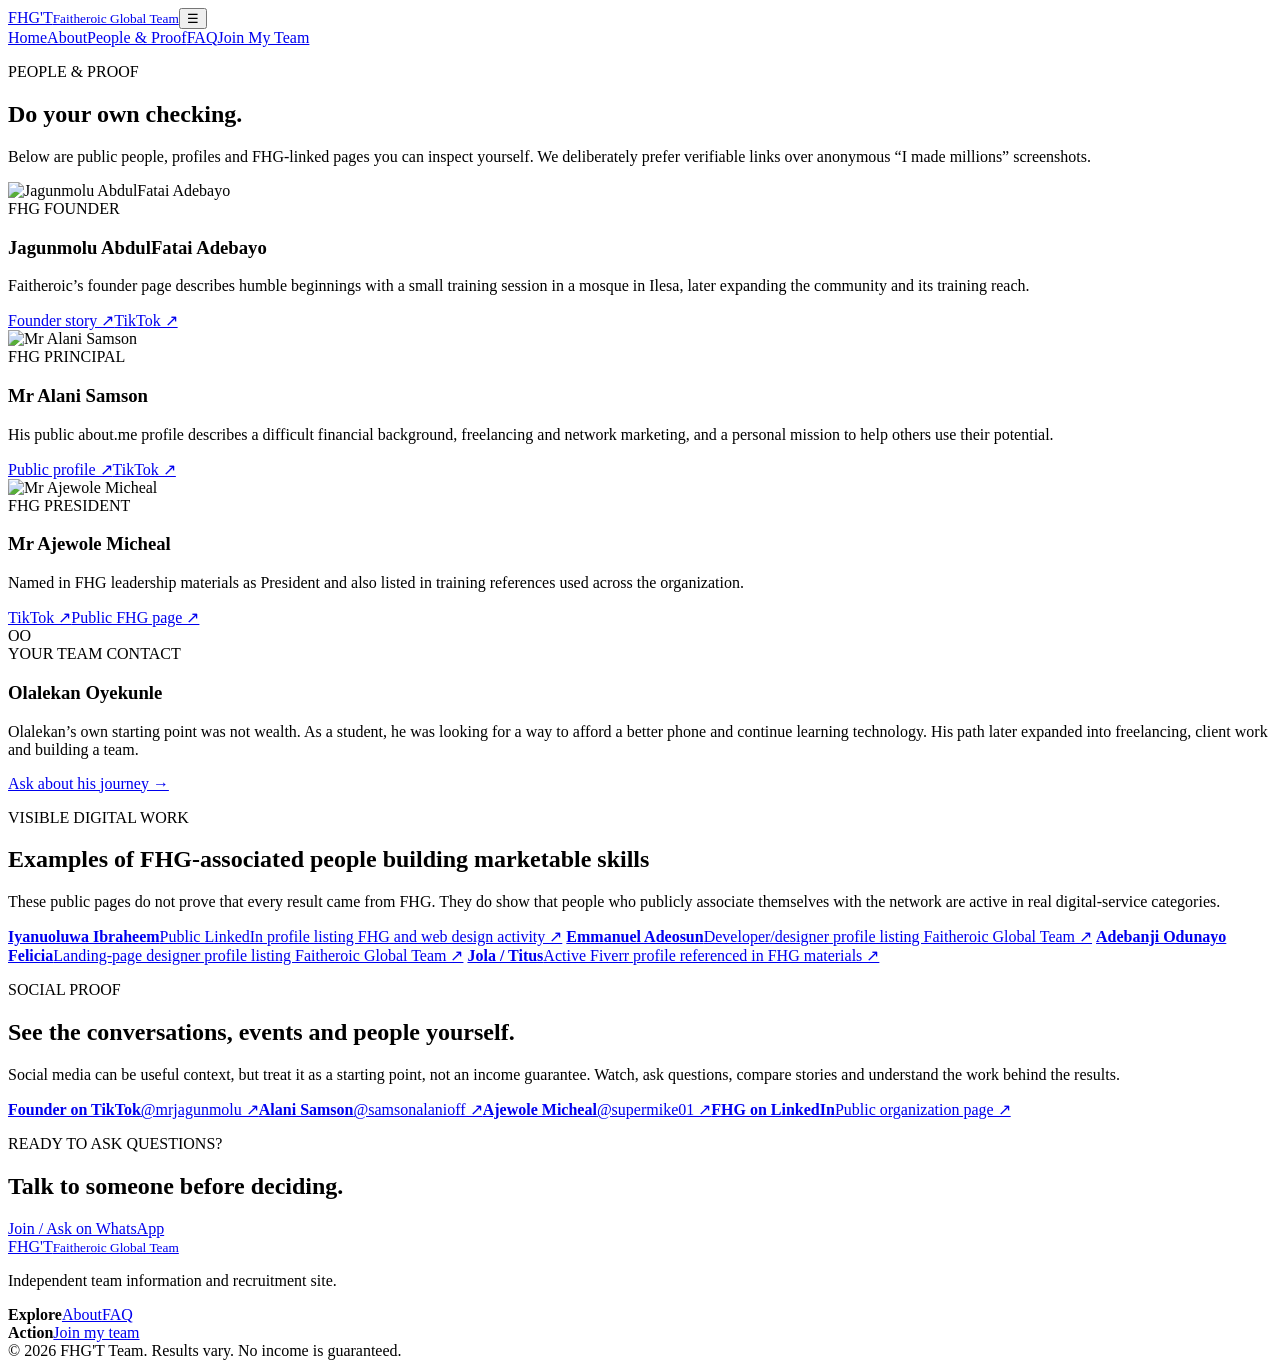
==== stories.html @ e8eee67e "Build FHG'T recruitment website" ====
<!doctype html><html lang="en"><head><meta charset="utf-8"><meta name="viewport" content="width=device-width,initial-scale=1"><title>People & Proof | FHG'T</title><meta name="description" content="Public FHG leaders, profiles and proof you can independently inspect."><link rel="preconnect" href="https://fonts.googleapis.com"><link rel="preconnect" href="https://fonts.gstatic.com" crossorigin><link href="https://fonts.googleapis.com/css2?family=DM+Sans:wght@400;500;600;700&family=Manrope:wght@600;700;800&display=swap" rel="stylesheet"><link rel="stylesheet" href="styles.css"></head><body>
<header class="nav-wrap"><nav class="nav container"><a class="brand" href="index.html"><span>FHG'T</span><small>Faitheroic Global Team</small></a><button class="menu-btn">☰</button><div class="nav-links"><a href="index.html">Home</a><a href="about.html">About</a><a class="active" href="stories.html">People & Proof</a><a href="faq.html">FAQ</a><a class="btn btn-sm" href="index.html#join">Join My Team</a></div></nav></header>
<main>
<section class="page-hero"><div class="container narrow"><p class="eyebrow">PEOPLE & PROOF</p><h1>Do your own checking.</h1><p>Below are public people, profiles and FHG-linked pages you can inspect yourself. We deliberately prefer verifiable links over anonymous “I made millions” screenshots.</p></div></section>
<section class="section"><div class="container"><div class="leaders leaders-full">
<article class="person"><img src="https://faitheroic.com/wp-content/uploads/2025/01/photo_2025-01-07_15-19-46.jpg" alt="Jagunmolu AbdulFatai Adebayo"><div><span>FHG FOUNDER</span><h3>Jagunmolu AbdulFatai Adebayo</h3><p>Faitheroic’s founder page describes humble beginnings with a small training session in a mosque in Ilesa, later expanding the community and its training reach.</p><div class="link-row"><a href="https://faitheroic.com/about-the-founder/" target="_blank" rel="noopener">Founder story ↗</a><a href="https://www.tiktok.com/@mrjagunmolu" target="_blank" rel="noopener">TikTok ↗</a></div></div></article>
<article class="person"><img src="https://raw.githubusercontent.com/fhgakungba/fhgakungba.github.io/main/images/alani.png" alt="Mr Alani Samson"><div><span>FHG PRINCIPAL</span><h3>Mr Alani Samson</h3><p>His public about.me profile describes a difficult financial background, freelancing and network marketing, and a personal mission to help others use their potential.</p><div class="link-row"><a href="https://about.me/alani_samsonadekunle" target="_blank" rel="noopener">Public profile ↗</a><a href="https://www.tiktok.com/@samsonalanioff" target="_blank" rel="noopener">TikTok ↗</a></div></div></article>
<article class="person"><img src="https://raw.githubusercontent.com/fhgakungba/fhgakungba.github.io/main/images/ajewole.png" alt="Mr Ajewole Micheal"><div><span>FHG PRESIDENT</span><h3>Mr Ajewole Micheal</h3><p>Named in FHG leadership materials as President and also listed in training references used across the organization.</p><div class="link-row"><a href="https://www.tiktok.com/@supermike01" target="_blank" rel="noopener">TikTok ↗</a><a href="https://www.fhgakungba.com/" target="_blank" rel="noopener">Public FHG page ↗</a></div></div></article>
<article class="person initials"><div class="initial-avatar">OO</div><div><span>YOUR TEAM CONTACT</span><h3>Olalekan Oyekunle</h3><p>Olalekan’s own starting point was not wealth. As a student, he was looking for a way to afford a better phone and continue learning technology. His path later expanded into freelancing, client work and building a team.</p><a href="index.html#join">Ask about his journey →</a></div></article>
</div></div></section>
<section class="section soft"><div class="container"><div class="section-head"><p class="eyebrow">VISIBLE DIGITAL WORK</p><h2>Examples of FHG-associated people building marketable skills</h2><p>These public pages do not prove that every result came from FHG. They do show that people who publicly associate themselves with the network are active in real digital-service categories.</p></div><div class="proof-grid light-links">
<a href="https://ng.linkedin.com/in/iyanuoluwa-ibraheem-a83483321" target="_blank" rel="noopener"><strong>Iyanuoluwa Ibraheem</strong><span>Public LinkedIn profile listing FHG and web design activity ↗</span></a>
<a href="https://about.me/emmanueladeosun" target="_blank" rel="noopener"><strong>Emmanuel Adeosun</strong><span>Developer/designer profile listing Faitheroic Global Team ↗</span></a>
<a href="https://www.behance.net/adebanjodunayo" target="_blank" rel="noopener"><strong>Adebanji Odunayo Felicia</strong><span>Landing-page designer profile listing Faitheroic Global Team ↗</span></a>
<a href="https://www.fiverr.com/jola_titus" target="_blank" rel="noopener"><strong>Jola / Titus</strong><span>Active Fiverr profile referenced in FHG materials ↗</span></a>
</div></div></section>
<section class="section dark"><div class="container"><div class="section-head light"><p class="eyebrow">SOCIAL PROOF</p><h2>See the conversations, events and people yourself.</h2><p>Social media can be useful context, but treat it as a starting point, not an income guarantee. Watch, ask questions, compare stories and understand the work behind the results.</p></div><div class="social-grid"><a href="https://www.tiktok.com/@mrjagunmolu" target="_blank" rel="noopener"><b>Founder on TikTok</b><span>@mrjagunmolu ↗</span></a><a href="https://www.tiktok.com/@samsonalanioff" target="_blank" rel="noopener"><b>Alani Samson</b><span>@samsonalanioff ↗</span></a><a href="https://www.tiktok.com/@supermike01" target="_blank" rel="noopener"><b>Ajewole Micheal</b><span>@supermike01 ↗</span></a><a href="https://www.linkedin.com/company/fhgofficial" target="_blank" rel="noopener"><b>FHG on LinkedIn</b><span>Public organization page ↗</span></a></div></div></section>
<section class="section"><div class="container cta-band"><div><p class="eyebrow">READY TO ASK QUESTIONS?</p><h2>Talk to someone before deciding.</h2></div><a class="btn" href="index.html#join">Join / Ask on WhatsApp</a></div></section>
</main>
<footer><div class="container footer-grid"><div><a class="brand footer-brand" href="index.html"><span>FHG'T</span><small>Faitheroic Global Team</small></a><p>Independent team information and recruitment site.</p></div><div><strong>Explore</strong><a href="about.html">About</a><a href="faq.html">FAQ</a></div><div><strong>Action</strong><a href="index.html#join">Join my team</a></div></div><div class="container footer-bottom">© 2026 FHG'T Team. Results vary. No income is guaranteed.</div></footer><script src="app.js"></script></body></html>
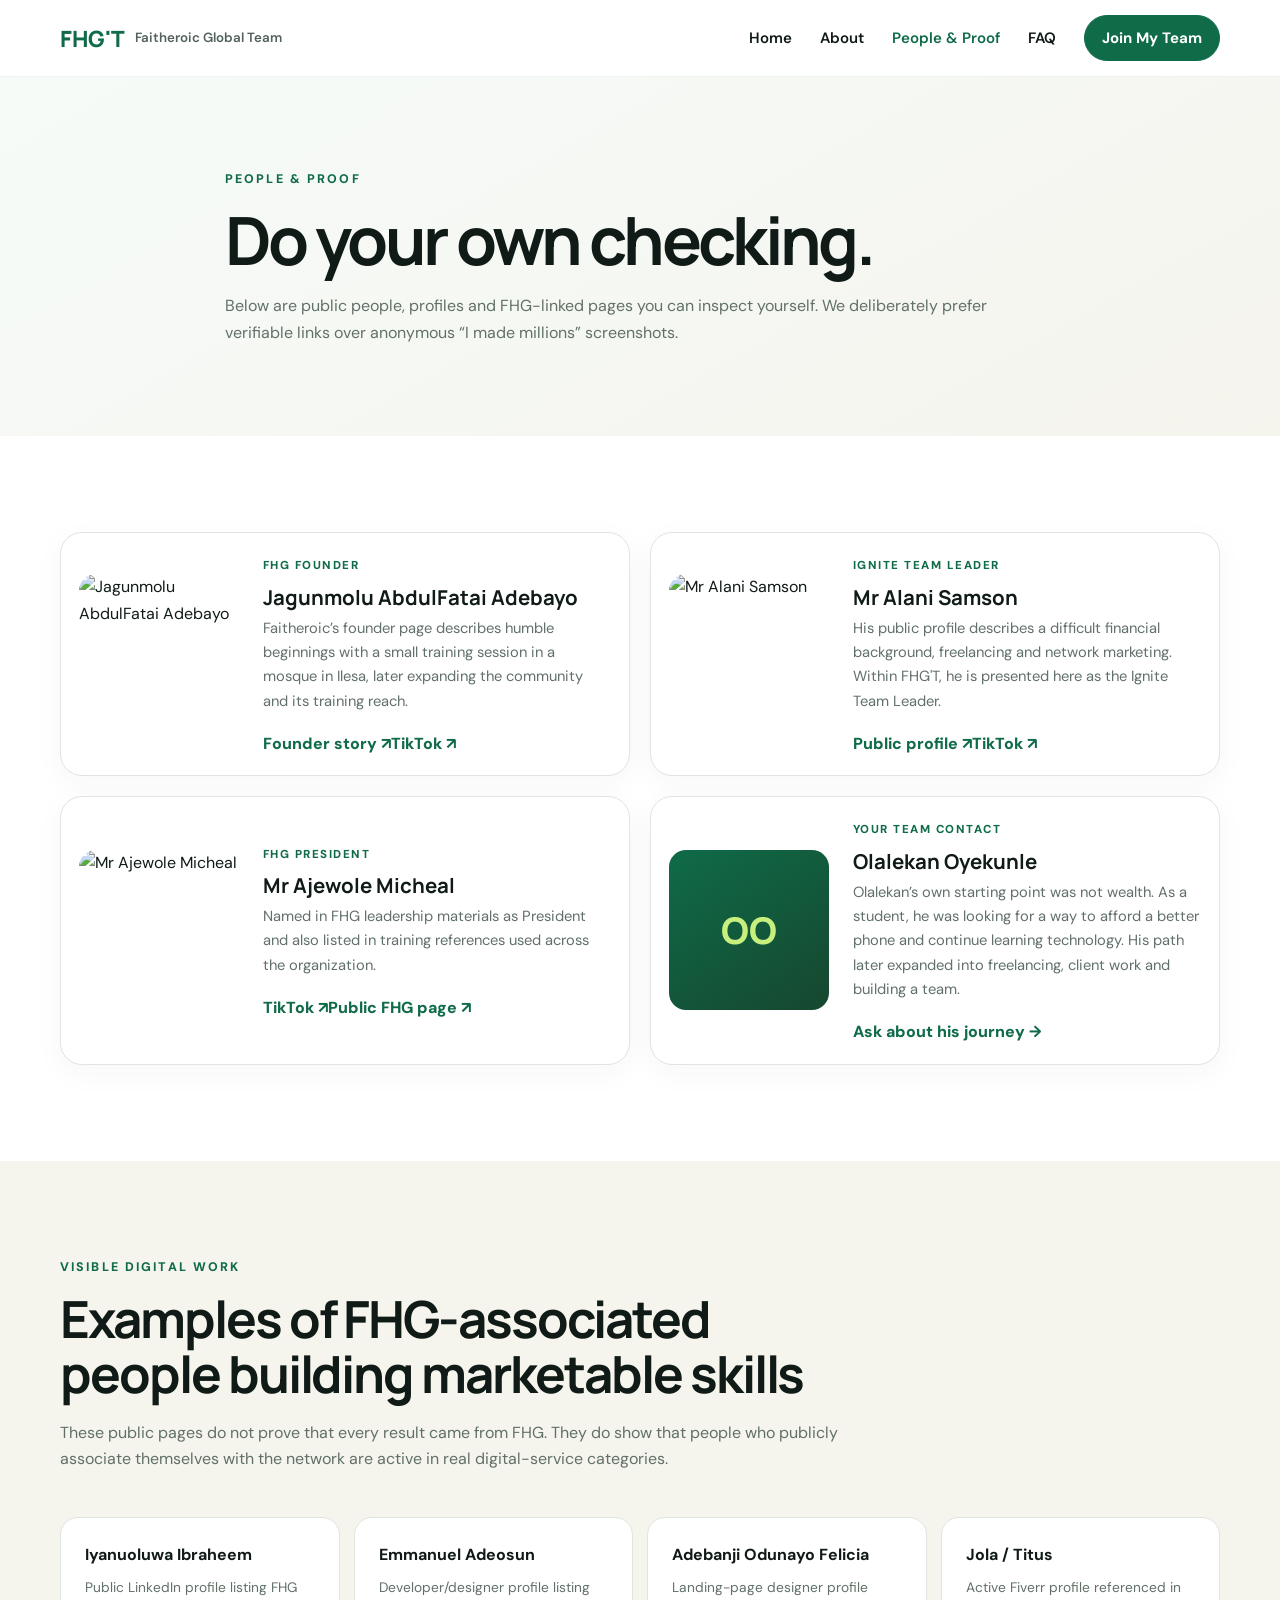
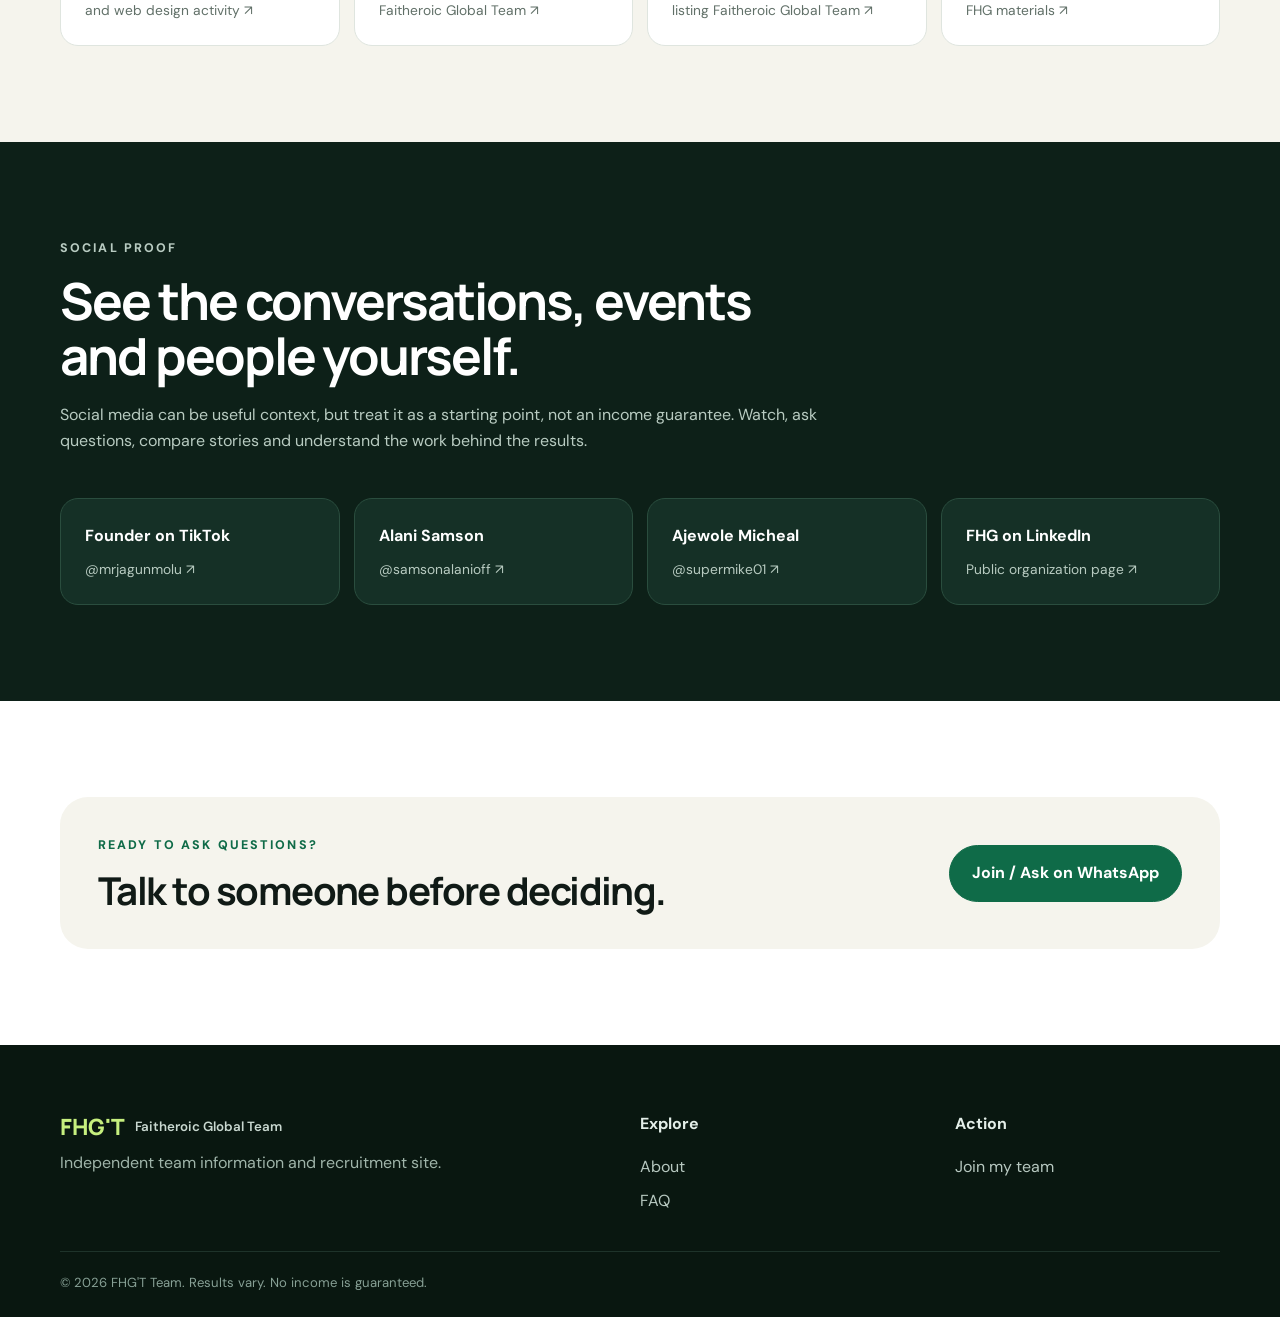
==== commit 1de9b615: "Use Ignite Team Leader title for Mr Alani Samson" ====
--- a/stories.html
+++ b/stories.html
@@ -4,7 +4,7 @@
 <section class="page-hero"><div class="container narrow"><p class="eyebrow">PEOPLE & PROOF</p><h1>Do your own checking.</h1><p>Below are public people, profiles and FHG-linked pages you can inspect yourself. We deliberately prefer verifiable links over anonymous “I made millions” screenshots.</p></div></section>
 <section class="section"><div class="container"><div class="leaders leaders-full">
 <article class="person"><img src="https://faitheroic.com/wp-content/uploads/2025/01/photo_2025-01-07_15-19-46.jpg" alt="Jagunmolu AbdulFatai Adebayo"><div><span>FHG FOUNDER</span><h3>Jagunmolu AbdulFatai Adebayo</h3><p>Faitheroic’s founder page describes humble beginnings with a small training session in a mosque in Ilesa, later expanding the community and its training reach.</p><div class="link-row"><a href="https://faitheroic.com/about-the-founder/" target="_blank" rel="noopener">Founder story ↗</a><a href="https://www.tiktok.com/@mrjagunmolu" target="_blank" rel="noopener">TikTok ↗</a></div></div></article>
-<article class="person"><img src="https://raw.githubusercontent.com/fhgakungba/fhgakungba.github.io/main/images/alani.png" alt="Mr Alani Samson"><div><span>FHG PRINCIPAL</span><h3>Mr Alani Samson</h3><p>His public about.me profile describes a difficult financial background, freelancing and network marketing, and a personal mission to help others use their potential.</p><div class="link-row"><a href="https://about.me/alani_samsonadekunle" target="_blank" rel="noopener">Public profile ↗</a><a href="https://www.tiktok.com/@samsonalanioff" target="_blank" rel="noopener">TikTok ↗</a></div></div></article>
+<article class="person"><img src="https://raw.githubusercontent.com/fhgakungba/fhgakungba.github.io/main/images/alani.png" alt="Mr Alani Samson"><div><span>IGNITE TEAM LEADER</span><h3>Mr Alani Samson</h3><p>His public profile describes a difficult financial background, freelancing and network marketing. Within FHG'T, he is presented here as the Ignite Team Leader.</p><div class="link-row"><a href="https://about.me/alani_samsonadekunle" target="_blank" rel="noopener">Public profile ↗</a><a href="https://www.tiktok.com/@samsonalanioff" target="_blank" rel="noopener">TikTok ↗</a></div></div></article>
 <article class="person"><img src="https://raw.githubusercontent.com/fhgakungba/fhgakungba.github.io/main/images/ajewole.png" alt="Mr Ajewole Micheal"><div><span>FHG PRESIDENT</span><h3>Mr Ajewole Micheal</h3><p>Named in FHG leadership materials as President and also listed in training references used across the organization.</p><div class="link-row"><a href="https://www.tiktok.com/@supermike01" target="_blank" rel="noopener">TikTok ↗</a><a href="https://www.fhgakungba.com/" target="_blank" rel="noopener">Public FHG page ↗</a></div></div></article>
 <article class="person initials"><div class="initial-avatar">OO</div><div><span>YOUR TEAM CONTACT</span><h3>Olalekan Oyekunle</h3><p>Olalekan’s own starting point was not wealth. As a student, he was looking for a way to afford a better phone and continue learning technology. His path later expanded into freelancing, client work and building a team.</p><a href="index.html#join">Ask about his journey →</a></div></article>
 </div></div></section>
--- a/styles.css
+++ b/styles.css
@@ -0,0 +1 @@
+:root{--ink:#101a16;--muted:#617068;--green:#0f6b48;--green2:#15a66c;--lime:#c6ef7e;--cream:#f5f4ed;--white:#fff;--dark:#0d2018;--line:#dfe5df;--shadow:0 18px 50px rgba(16,42,31,.09)}*{box-sizing:border-box}html{scroll-behavior:smooth}body{margin:0;font-family:'DM Sans',sans-serif;color:var(--ink);background:#fff;line-height:1.65}h1,h2,h3{font-family:'Manrope',sans-serif;line-height:1.08;margin:0 0 18px}h1{font-size:clamp(2.7rem,6vw,5.8rem);letter-spacing:-.055em}h2{font-size:clamp(2rem,4vw,3.6rem);letter-spacing:-.04em}h3{font-size:1.28rem}p{margin:0 0 18px;color:var(--muted)}a{color:inherit;text-decoration:none}.container{width:min(1160px,calc(100% - 40px));margin:auto}.narrow{width:min(830px,calc(100% - 40px));margin:auto}.nav-wrap{position:sticky;top:0;z-index:50;background:rgba(255,255,255,.92);backdrop-filter:blur(16px);border-bottom:1px solid rgba(15,107,72,.08)}.nav{height:76px;display:flex;align-items:center;justify-content:space-between}.brand{display:flex;align-items:center;gap:10px}.brand span{font:800 1.4rem 'Manrope';color:var(--green)}.brand small{font-weight:600;color:#52625a}.nav-links{display:flex;align-items:center;gap:28px;font-weight:600;font-size:.94rem}.nav-links a:not(.btn):hover,.nav-links .active{color:var(--green)}.menu-btn{display:none;background:none;border:0;font-size:1.6rem}.btn{display:inline-flex;align-items:center;justify-content:center;background:var(--green);color:white;border:1px solid var(--green);padding:14px 22px;border-radius:999px;font-weight:700;cursor:pointer;transition:.2s}.btn:hover{transform:translateY(-2px);box-shadow:0 10px 24px rgba(15,107,72,.2)}.btn-sm{padding:10px 17px}.btn.ghost{background:transparent;color:var(--green)}.btn.wide{width:100%}.hero{position:relative;overflow:hidden;padding:94px 0 78px;background:linear-gradient(145deg,#f7fbf8 0%,#f5f4ed 65%,#edf7f1 100%)}.hero-grid{display:grid;grid-template-columns:1.25fr .75fr;gap:74px;align-items:center}.hero h1 em{font-style:normal;color:var(--green)}.hero-copy{font-size:1.14rem;max-width:720px}.hero-actions{display:flex;gap:12px;margin:30px 0 18px}.eyebrow{font-size:.78rem;letter-spacing:.17em;font-weight:800;color:var(--green);margin-bottom:14px}.micro{font-size:.82rem;max-width:720px}.hero-panel{background:var(--dark);padding:30px;border-radius:30px;color:white;box-shadow:var(--shadow);position:relative}.hero-panel p{color:#bdd0c6}.hero-card{padding:16px 8px 28px}.hero-card h3{font-size:1.75rem}.pill{display:inline-block;background:var(--lime);color:#20331f;padding:6px 10px;border-radius:999px;font-size:.72rem;font-weight:800;letter-spacing:.08em;margin-bottom:24px}.mini-stat-grid{display:grid;grid-template-columns:1fr 1fr;gap:10px}.mini-stat-grid div{background:#163428;border:1px solid #26483b;border-radius:16px;padding:18px}.mini-stat-grid strong{display:block;color:var(--lime);font-size:.85rem}.mini-stat-grid span{font-weight:700}.orb{position:absolute;border-radius:50%;filter:blur(2px);opacity:.38}.orb-a{width:220px;height:220px;background:var(--lime);right:-70px;top:40px}.orb-b{width:160px;height:160px;background:#8cd7ae;left:-70px;bottom:-50px}.strip{border-top:1px solid var(--line);border-bottom:1px solid var(--line);background:white}.strip-grid{min-height:76px;display:grid;grid-template-columns:repeat(5,1fr);align-items:center;text-align:center;font-weight:700;color:#506159}.section{padding:96px 0}.section.soft{background:var(--cream)}.section.dark,.proof{background:var(--dark);color:#fff}.section-head{max-width:780px;margin-bottom:44px}.section-head.light p,.dark p,.proof p{color:#b8cbc1}.cards{display:grid;gap:20px}.cards.three{grid-template-columns:repeat(3,1fr)}.cards.two{grid-template-columns:repeat(2,1fr)}.card{border:1px solid var(--line);border-radius:22px;padding:28px;background:#fff}.card .num{display:inline-grid;place-items:center;width:40px;height:40px;border-radius:12px;background:#e8f5ee;color:var(--green);font-weight:800;margin-bottom:24px}.dark-cards .card{background:#143226;border-color:#23483a;color:#fff}.dark-cards .card p{color:#b9cec3}.timeline{display:grid;grid-template-columns:1fr 1fr;gap:18px}.step{display:flex;gap:18px;padding:24px;border:1px solid #28483b;border-radius:20px;background:#122d22}.step b{display:grid;place-items:center;min-width:42px;height:42px;border-radius:12px;background:var(--lime);color:#1e3226}.step p{margin:0;color:#b9cec3}.split{display:grid;grid-template-columns:1.05fr .95fr;gap:62px;align-items:start}.quote-box{background:var(--cream);border-radius:26px;padding:34px}.quote-box span,.fact-card span{font-size:.74rem;letter-spacing:.15em;font-weight:800;color:var(--green)}.quote-box blockquote{font:700 1.55rem/1.35 'Manrope';margin:18px 0;color:var(--ink)}.text-link{color:var(--green);font-weight:800}.leaders{display:grid;grid-template-columns:1fr 1fr;gap:20px}.person{display:grid;grid-template-columns:160px 1fr;gap:24px;align-items:center;background:white;border:1px solid var(--line);border-radius:22px;padding:18px;box-shadow:0 8px 30px rgba(20,40,32,.04)}.person img,.initial-avatar{width:160px;height:160px;object-fit:cover;border-radius:17px}.person span{font-size:.72rem;letter-spacing:.13em;font-weight:800;color:var(--green)}.person h3{margin:8px 0}.person p{font-size:.92rem}.person a{color:var(--green);font-weight:800}.initial-avatar{display:grid;place-items:center;background:linear-gradient(145deg,var(--green),#16472f);color:var(--lime);font:800 2.3rem 'Manrope'}.leaders-full .person{min-height:200px}.proof-grid,.social-grid{display:grid;grid-template-columns:repeat(4,1fr);gap:14px}.proof-grid a,.social-grid a{padding:24px;border:1px solid #2a4d3e;border-radius:18px;background:#153026;display:flex;flex-direction:column;gap:8px}.proof-grid a:hover,.social-grid a:hover{border-color:var(--lime)}.proof-grid span,.social-grid span{font-size:.86rem;color:#b8cbc1}.light-links a{background:#fff;border-color:var(--line)}.light-links span{color:var(--muted)}.light-micro{color:#aac0b5!important;margin-top:16px}.join-grid{display:grid;grid-template-columns:1fr .92fr;gap:70px;align-items:start}.checklist{padding:0;margin:28px 0 0;list-style:none;display:grid;gap:10px}.checklist li:before{content:'✓';color:var(--green);font-weight:900;margin-right:10px}.join-form{border:1px solid var(--line);border-radius:24px;padding:28px;box-shadow:var(--shadow)}.join-form label{display:block;font-weight:700;font-size:.9rem;margin-bottom:16px}.join-form input,.join-form select,.join-form textarea{width:100%;margin-top:7px;border:1px solid #d8e0da;border-radius:12px;padding:13px 14px;font:inherit;background:#fbfcfb}.join-form input:focus,.join-form select:focus,.join-form textarea:focus{outline:2px solid #9ad8b5;border-color:transparent}.form-note{font-size:.78rem;margin:12px 0 0}.page-hero{padding:92px 0 72px;background:linear-gradient(150deg,#f6fbf8,#f5f4ed)}.page-hero h1{font-size:clamp(2.6rem,5.2vw,4.9rem)}.story-grid{display:grid;grid-template-columns:1.2fr .8fr;gap:54px;align-items:start}.fact-card{background:var(--dark);color:white;padding:34px;border-radius:26px}.fact-card h3{font-size:2rem;margin-top:14px}.fact-card p{color:#b8cbc1}.cta-band{display:flex;align-items:center;justify-content:space-between;gap:30px;background:var(--cream);padding:38px;border-radius:28px}.cta-band h2{font-size:clamp(1.7rem,3vw,2.5rem);margin-bottom:0}.faq-list{max-width:900px}.faq-list details{border-bottom:1px solid var(--line);padding:22px 0}.faq-list summary{cursor:pointer;font:700 1.15rem 'Manrope'}.faq-list p{padding:14px 0 0;max-width:780px}footer{background:#091710;color:#e3eee8;padding:66px 0 24px}.footer-grid{display:grid;grid-template-columns:2fr 1fr 1fr;gap:50px}.footer-grid p{color:#9fb4a9;max-width:480px}.footer-grid>div{display:flex;flex-direction:column;gap:8px}.footer-grid strong{margin-bottom:8px}.footer-grid a:not(.brand){color:#b7c8c0}.footer-brand span{color:var(--lime)}.footer-brand small{color:#c9d8d0}.footer-bottom{border-top:1px solid #1e332a;margin-top:36px;padding-top:20px;color:#87a095;font-size:.82rem}@media(max-width:900px){.hero-grid,.split,.join-grid,.story-grid{grid-template-columns:1fr}.cards.three,.leaders,.proof-grid,.social-grid{grid-template-columns:1fr 1fr}.hero-panel{max-width:620px}.timeline{grid-template-columns:1fr}.nav-links{display:none;position:absolute;top:76px;left:0;right:0;background:#fff;padding:22px;flex-direction:column;align-items:stretch;border-bottom:1px solid var(--line)}.nav-links.open{display:flex}.menu-btn{display:block}.strip-grid{grid-template-columns:1fr 1fr 1fr}.strip-grid span{padding:12px}}@media(max-width:620px){.container{width:min(100% - 28px,1160px)}.hero,.section{padding:68px 0}.cards.three,.cards.two,.leaders,.proof-grid,.social-grid{grid-template-columns:1fr}.person{grid-template-columns:100px 1fr}.person img,.initial-avatar{width:100px;height:100px}.hero-actions{flex-direction:column;align-items:stretch}.strip-grid{grid-template-columns:1fr 1fr}.cta-band{align-items:flex-start;flex-direction:column}.footer-grid{grid-template-columns:1fr}.brand small{display:none}}
